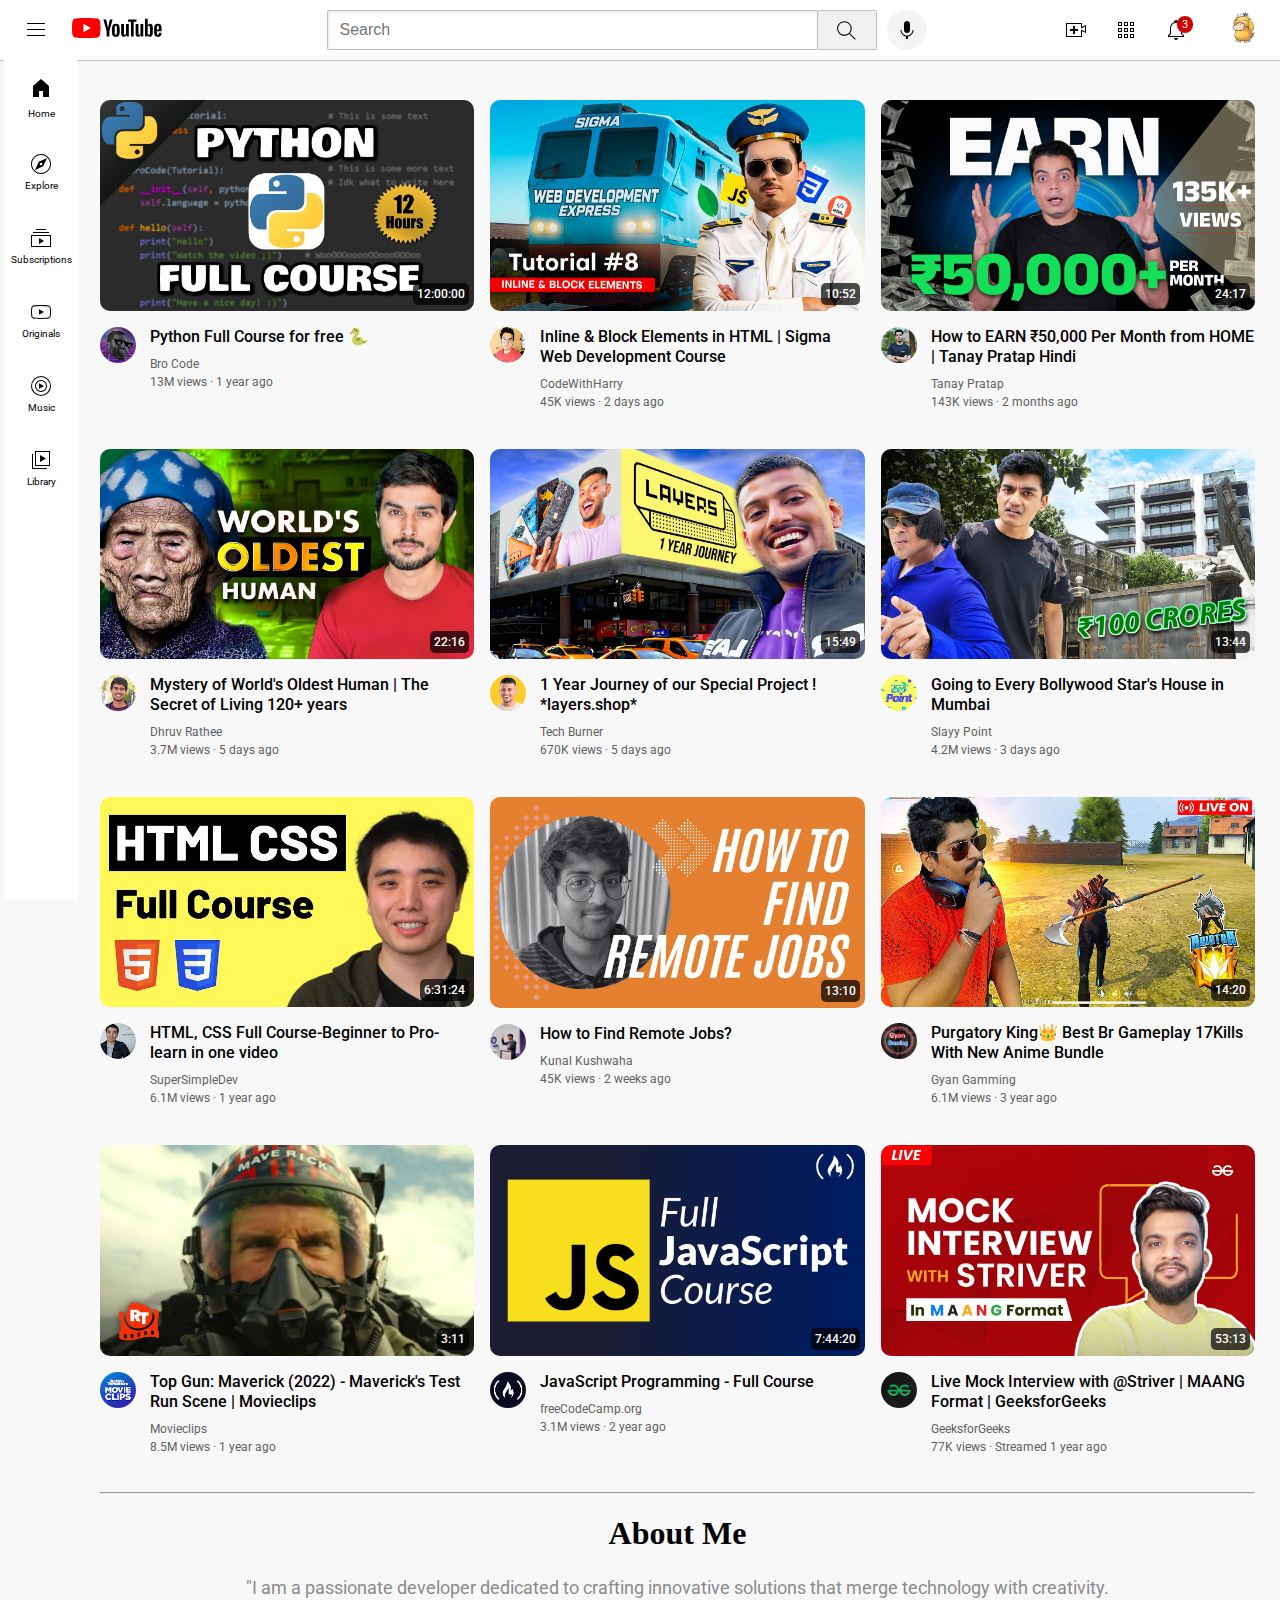
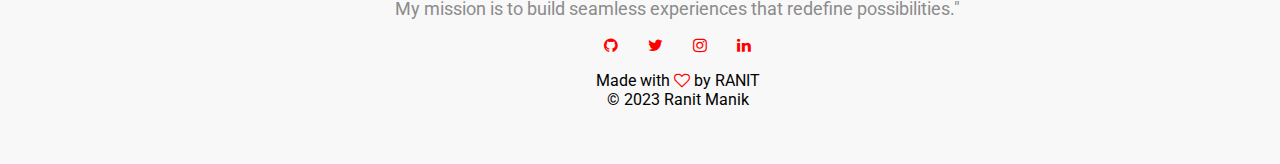
==== index.html @ f1ce4417 "fix file" ====
<!DOCTYPE html>
<html lang="en">
  <head>
    <meta charset="UTF-8" />
    <meta name="viewport" content="width=device-width, initial-scale=1.0" />
    <title>YouTube</title>
    <link rel="icon" href="Assets/icons/YouTube.png" type="image/x-icon" />
    <link rel="preconnect" href="https://fonts.googleapis.com" />
    <link rel="preconnect" href="https://fonts.gstatic.com" crossorigin />
    <link
      href="https://fonts.googleapis.com/css2?family=Roboto:wght@400;500;700&display=swap"
      rel="stylesheet"
    />
    <link rel="stylesheet" href="Assets/css/general.css" />
    <link rel="stylesheet" href="Assets/css/header.css" />
    <link rel="stylesheet" href="Assets/css/video.css" />
    <link rel="stylesheet" href="Assets/css/sidebar.css" />
    <link rel="stylesheet" href="Assets/css/tooltip.css" />
    <link rel="stylesheet" href="Assets/css/responsive.css" />
    <link rel="stylesheet" href="Assets/css/footer.css" />

    <link
      rel="stylesheet"
      href="https://stackpath.bootstrapcdn.com/font-awesome/4.7.0/css/font-awesome.min.css"
    />
  </head>

  <body>
    <!-- header -->
    <nav class="header">
      <div class="left-section">
        <img
          src="Assets/icons/hamburger-menu.svg"
          alt=""
          class="hamburger-menu"
        />
        <a href="index.html">
          <img
            src="Assets/icons/youtube-logo.svg"
            title="YouTube Home"
            alt=""
            class="youtube-logo"
          />
        </a>
      </div>
      <div class="middle-section">
        <input class="search-bar" type="text" placeholder="Search" />
        <button class="search-button" data-title="Search">
          <img src="Assets/icons/search.svg" alt="" class="search-icon" />
        </button>
        <button class="voice-search-button" data-title="Search with your voice">
          <img
            src="Assets/icons/voice-search-icon.svg"
            alt=""
            class="voice-search-icon"
          />
        </button>
      </div>
      <div class="right-section">
        <button class="right-section-buttons" data-title="Create">
          <img src="Assets/icons/upload.svg" class="upload-icon" alt="" />
        </button>
        <button class="right-section-buttons" data-title="YouTube apps">
          <img
            src="Assets/icons/youtube-apps.svg"
            class="youtube-apps-icon"
            alt=""
          />
        </button>
        <button class="right-section-buttons" data-title="Notifications">
          <div class="notifications-icon-container">
            <img
              src="Assets/icons/notifications.svg"
              class="notifications-icon"
              data-title="Notifications"
              alt=""
            />
            <div class="notifications-count">3</div>
          </div>
        </button>
        <a href="profile.html">
          <img src="Assets/logo/ducky.jpg" class="channel-me-icon" alt="" />
        </a>
      </div>
    </nav>

    <main>
      <!-- sidebar -->
      <section class="sidebar">
        <div class="sidebar-link">
          <a href="index.html">
            <img src="Assets/icons/home.svg" alt="" />
          </a>
          <div>Home</div>
        </div>

        <div class="sidebar-link">
          <img src="Assets/icons/explore.svg" alt="" />
          <div>Explore</div>
        </div>

        <div class="sidebar-link">
          <img src="Assets/icons/subscriptions.svg" alt="" />
          <div>Subscriptions</div>
        </div>
        <div class="sidebar-link">
          <img src="Assets/icons/originals.svg" alt="" />
          <div>Originals</div>
        </div>
        <div class="sidebar-link">
          <img src="Assets/icons/youtube-music.svg" alt="" />
          <div>Music</div>
        </div>
        <div class="sidebar-link">
          <img src="Assets/icons/library.svg" alt="" />
          <div>Library</div>
        </div>
      </section>

      <!-- video -->
      <section class="video-grid">
        <div class="video-preview">
          <div class="thumbnail-row">
            <img
              class="thumbnail"
              src="Assets/thumbnails/thumbnail4.jpg"
              alt=""
            />
            <div class="video-time">12:00:00</div>
          </div>
          <div class="video-info-grid">
            <div class="channel-picture">
              <img
                class="profile-picture"
                src="Assets/logo/channel_04.jpg"
                alt=""
              />
            </div>
            <div class="video-info">
              <p class="video-title">Python Full Course for free 🐍</p>
              <p class="video-author" chanel-title="Bro Code">Bro Code</p>
              <p class="video-stats">13M views &#183; 1 year ago</p>
            </div>
          </div>
        </div>
        <div class="video-preview">
          <div class="thumbnail-row">
            <img
              class="thumbnail"
              src="Assets/thumbnails/thumbnail5.jpg"
              alt=""
            />
            <div class="video-time">10:52</div>
          </div>
          <div class="video-info-grid">
            <div class="channel-picture">
              <img
                class="profile-picture"
                src="Assets/logo/channel_05.jpg"
                alt=""
              />
            </div>
            <div class="video-info">
              <p class="video-title">
                Inline & Block Elements in HTML | Sigma Web Development Course
              </p>
              <p class="video-author" chanel-title="CodeWithHarry">
                CodeWithHarry
              </p>
              <p class="video-stats">45K views &#183; 2 days ago</p>
            </div>
          </div>
        </div>
        <div class="video-preview">
          <div class="thumbnail-row">
            <img
              class="thumbnail"
              src="Assets/thumbnails/thumbnail6.jpg"
              alt=""
            />
            <div class="video-time">24:17</div>
          </div>
          <div class="video-info-grid">
            <div class="channel-picture">
              <img
                class="profile-picture"
                src="Assets/logo/channel_06.jpg"
                alt=""
              />
            </div>
            <div class="video-info">
              <p class="video-title">
                How to EARN ₹50,000 Per Month from HOME | Tanay Pratap Hindi
              </p>
              <p class="video-author" chanel-title="Tanay Pratap">
                Tanay Pratap
              </p>
              <p class="video-stats">143K views &#183; 2 months ago</p>
            </div>
          </div>
        </div>
        <div class="video-preview">
          <div class="thumbnail-row">
            <img
              class="thumbnail"
              src="Assets/thumbnails/thumbnail7.jpg"
              alt=""
            />
            <div class="video-time">22:16</div>
          </div>
          <div class="video-info-grid">
            <div class="channel-picture">
              <img
                class="profile-picture"
                src="Assets/logo/channel_07.jpg"
                alt=""
              />
            </div>
            <div class="video-info">
              <p class="video-title">
                Mystery of World's Oldest Human | The Secret of Living 120+
                years
              </p>
              <p class="video-author" chanel-title="Dhruv Rathee">
                Dhruv Rathee
              </p>
              <p class="video-stats">3.7M views &#183; 5 days ago</p>
            </div>
          </div>
        </div>
        <div class="video-preview">
          <div class="thumbnail-row">
            <img
              class="thumbnail"
              src="Assets/thumbnails/thumbnail8.jpg"
              alt=""
            />
            <div class="video-time">15:49</div>
          </div>
          <div class="video-info-grid">
            <div class="channel-picture">
              <img
                class="profile-picture"
                src="Assets/logo/channel_08.jpg"
                alt=""
              />
            </div>
            <div class="video-info">
              <p class="video-title">
                1 Year Journey of our Special Project ! *layers.shop*
              </p>
              <p class="video-author" chanel-title="Tech Burner">Tech Burner</p>
              <p class="video-stats">670K views &#183; 5 days ago</p>
            </div>
          </div>
        </div>
        <div class="video-preview">
          <div class="thumbnail-row">
            <img
              class="thumbnail"
              src="Assets/thumbnails/thumbnail9.jpg"
              alt=""
            />
            <div class="video-time">13:44</div>
          </div>
          <div class="video-info-grid">
            <div class="channel-picture">
              <img
                class="profile-picture"
                src="Assets/logo/channel_09.jpg"
                alt=""
              />
            </div>
            <div class="video-info">
              <p class="video-title">
                Going to Every Bollywood Star's House in Mumbai
              </p>
              <p class="video-author" chanel-title="Slayy Point">Slayy Point</p>
              <p class="video-stats">4.2M views &#183; 3 days ago</p>
            </div>
          </div>
        </div>
        <div class="video-preview">
          <div class="thumbnail-row">
            <img
              class="thumbnail"
              src="Assets/thumbnails/thumbnail1.jpg"
              alt=""
            />
            <div class="video-time">6:31:24</div>
          </div>
          <div class="video-info-grid">
            <div class="channel-picture">
              <img
                class="profile-picture"
                src="Assets/logo/channel_01.jpg"
                alt=""
              />
            </div>
            <div class="video-info">
              <p class="video-title">
                HTML, CSS Full Course-Beginner to Pro-learn in one video
              </p>
              <p class="video-author" chanel-title="SuperSimpleDev">
                SuperSimpleDev
              </p>
              <p class="video-stats">6.1M views &#183; 1 year ago</p>
            </div>
          </div>
        </div>
        <div class="video-preview">
          <div class="thumbnail-row">
            <img
              class="thumbnail"
              src="Assets/thumbnails/thumbnail2.jpg"
              alt=""
            />
            <div class="video-time">13:10</div>
          </div>
          <div class="video-info-grid">
            <div class="channel-picture">
              <img
                class="profile-picture"
                src="Assets/logo/channel_02.jpg"
                alt=""
              />
            </div>
            <div class="video-info">
              <p class="video-title">How to Find Remote Jobs?</p>
              <p class="video-author" chanel-title="Kunal Kushwaha">
                Kunal Kushwaha
              </p>
              <p class="video-stats">45K views &#183; 2 weeks ago</p>
            </div>
          </div>
        </div>
        <div class="video-preview">
          <div class="thumbnail-row">
            <img
              class="thumbnail"
              src="Assets/thumbnails/thumbnail3.jpg"
              alt=""
            />
            <div class="video-time">14:20</div>
          </div>
          <div class="video-info-grid">
            <div class="channel-picture">
              <img
                class="profile-picture"
                src="Assets/logo/channel_03.jpg"
                alt=""
              />
            </div>
            <div class="video-info">
              <p class="video-title">
                Purgatory King👑 Best Br Gameplay 17Kills With New Anime Bundle
              </p>
              <p class="video-author" chanel-title="Gyan Gamming">
                Gyan Gamming
              </p>
              <p class="video-stats">6.1M views &#183; 3 year ago</p>
            </div>
          </div>
        </div>
        <div class="video-preview">
          <div class="thumbnail-row">
            <img
              class="thumbnail"
              src="Assets/thumbnails/thumbnail10.jpg"
              alt=""
            />
            <div class="video-time">3:11</div>
          </div>
          <div class="video-info-grid">
            <div class="channel-picture">
              <img
                class="profile-picture"
                src="Assets/logo/channel_10.jpg"
                alt=""
              />
            </div>
            <div class="video-info">
              <p class="video-title">
                Top Gun: Maverick (2022) - Maverick's Test Run Scene |
                Movieclips
              </p>
              <p class="video-author" chanel-title="Movieclips">Movieclips</p>
              <p class="video-stats">8.5M views &#183; 1 year ago</p>
            </div>
          </div>
        </div>
        <div class="video-preview">
          <div class="thumbnail-row">
            <img
              class="thumbnail"
              src="Assets/thumbnails/thumbnail11.jpg"
              alt=""
            />
            <div class="video-time">7:44:20</div>
          </div>
          <div class="video-info-grid">
            <div class="channel-picture">
              <img
                class="profile-picture"
                src="Assets/logo/channel_11.jpg"
                alt=""
              />
            </div>
            <div class="video-info">
              <p class="video-title">JavaScript Programming - Full Course</p>
              <p class="video-author" chanel-title="freeCodeCamp.org">
                freeCodeCamp.org
              </p>
              <p class="video-stats">3.1M views &#183; 2 year ago</p>
            </div>
          </div>
        </div>
        <div class="video-preview">
          <div class="thumbnail-row">
            <img
              class="thumbnail"
              src="Assets/thumbnails/thumbnail12.jpg"
              alt=""
            />
            <div class="video-time">53:13</div>
          </div>
          <div class="video-info-grid">
            <div class="channel-picture">
              <img
                class="profile-picture"
                src="Assets/logo/channel_12.jpg"
                alt=""
              />
            </div>
            <div class="video-info">
              <p class="video-title">
                Live Mock Interview with @Striver | MAANG Format | GeeksforGeeks
              </p>
              <p class="video-author" chanel-title="GeeksforGeeks">
                GeeksforGeeks
              </p>
              <p class="video-stats">77K views &#183; Streamed 1 year ago</p>
            </div>
          </div>
        </div>
      </section>
    </main>

    <footer class="footer">
      <hr />
      <h1>About Me</h1>
      <div class="footer-intro">
        <p>
          "I am a passionate developer dedicated to crafting innovative
          solutions that merge technology with creativity. <br />My mission is
          to build seamless experiences that redefine possibilities."
        </p>
      </div>
      <div class="icons">
        <a
          href="https://github.com/RanitManik"
          class="fa fa-github"
          target="_blank"
        ></a>
        <a
          href="https://twitter.com/RANIT_MANIK"
          class="fa fa-twitter"
          target="_blank"
        ></a>
        <a
          href="https://www.instagram.com/ranit_manik_/"
          class="fa fa-instagram"
          target="_blank"
        ></a>
        <a
          href="https://www.linkedin.com/in/ranit-manik/"
          class="fa fa-linkedin"
          target="_blank"
        ></a>
      </div>
      <p>Made with <i class="fa fa-heart-o"></i> by RANIT</p>
      <p>© 2023 Ranit Manik</p>
    </footer>
  </body>
</html>
---- Assets/css/general.css ----
p {
    font-family: Roboto, Arial, serif;
    font-size: 16px;
    margin-top: 0;
    margin-bottom: 0;
}

body {
    margin: 0;
    padding: 100px 25px 25px 100px;
    background-color: #f8f8f8;
}
---- Assets/css/header.css ----
/* header */

.header {
    height: 60px;
    display: flex;
    justify-content: space-between;
    position: fixed;
    top: 0;
    left: 0;
    right: 0;
    background-color: white;
    border-bottom: solid 1px rgb(193, 193, 193);
    z-index: 99;
}

/* left-section */

.left-section {
    display: flex;
    align-items: center;
}

.hamburger-menu {
    height: 24px;
    margin-left: 24px;
    margin-right: 24px;
    cursor: pointer;
}

.youtube-logo {
    height: 20px;
    cursor: pointer;
}

/* middle-section */

.middle-section {
    flex: 1;
    margin-left: 70px;
    margin-right: 35px;
    max-width: 600px;
    display: flex;
    align-items: center;
}

.search-bar {
    width: 0;
    flex: 1;
    height: 36px;
    padding-left: 12px;
    font-size: 16px;
    border-width: 1px;
    border-style: solid;
    border-color: rgb(193, 193, 193);
    border-radius: 2px;
    box-shadow: inset 1px 1px 3px rgba(0, 0, 0, 0.1);
}

.search-bar ::placeholder {
    font-family: Roboto, Arial, serif;
    font-size: 16px;
}

.search-button {
    height: 40px;
    width: 60px;
    background-color: rgb(240, 240, 240);
    border: solid 1px rgb(193, 193, 193);
    margin-left: -1px;
    border-radius: 2px;
    margin-right: 10px;
    cursor: pointer;
}

.search-button:hover {
    background-color: rgb(230, 230, 230);
}

.search-icon {
    height: 25px;
}

.voice-search-button {
    height: 40px;
    width: 40px;
    border-radius: 20px;
    border: none;
    cursor: pointer;
    background-color: rgb(244, 244, 244);
}

.voice-search-button:hover {
    background-color: rgb(230, 230, 230);
}

.voice-search-icon {
    height: 24px;
}

/* right-section */

.right-section {
    width: 200px;
    display: flex;
    align-items: center;
    justify-content: space-between;
    margin-right: 24px;
    flex-shrink: 0;
}

.upload-icon {
    height: 24px;
    cursor: pointer;
}

.youtube-apps-icon {
    height: 24px;
    cursor: pointer;
}


.notifications-icon-container {
    height: 24px;
    position: relative;
}

.notifications-count {
    font-family: Roboto, Arial, serif;
    background-color: #d10000;
    padding: 2px 5px 2px 5px;
    font-size: 11px;
    border-radius: 10px;
    color: white;
    position: absolute;
    top: -2px;
    right: -5px;
}

.notifications-icon {
    height: 24px;
    cursor: pointer;
}

.channel-me-icon {
    height: 32px;
    border-radius: 16px;
    cursor: pointer;
    margin-left: 25px;
}

.right-section-buttons {
    height: 40px;
    width: 40px;
    border-radius: 20px;
    border: none;
    cursor: pointer;
    background: none;
    padding: 0;
}

.right-section-buttons:hover {
    background-color: rgb(230, 230, 230);
}
---- Assets/css/video.css ----
.thumbnail {
    width: 100%;
    border-radius: 10px;
}

.thumbnail-row {
    position: relative;
}

.video-info-grid {
    display: grid;
    grid-template-columns: 50px 1fr;
    margin-top: 12px;
}

.profile-picture {
    width: 36px;
    border-radius: 50px;
}

.video-title {
    font-weight: 500;
    line-height: 20px;
    margin-bottom: 10px;
}

.video-author,
.video-stats {
    font-size: 12px;
    color: rgb(96, 96, 96);
}

.video-author {
    margin-bottom: 4px;
    cursor: pointer;
}

.video-grid {
    display: grid;
    grid-template-columns: 1fr 1fr 1fr;
    column-gap: 16px;
    row-gap: 40px;
}

.video-time {
    font-family: Roboto, Arial, serif;
    font-size: 12px;
    font-weight: 500;
    padding: 4px 4px;
    background-color: rgba(0, 0, 0, 0.7);
    color: white;
    position: absolute;
    bottom: 10px;
    right: 5px;
    border-radius: 5px;
}
---- Assets/css/sidebar.css ----
.sidebar {
    position: fixed;
    left: 0;
    top: 55px;
    bottom: 0;
    background-color: white;
    width: 74px;
    margin-left: 4px;
    z-index: 100;
    padding-top: 5px;
}

.sidebar-link {
    height: 74px;
    display: flex;
    flex-direction: column;
    justify-content: center;
    align-items: center;
    cursor: pointer;
}

.sidebar-link:hover {
    background-color: rgb(230, 230, 230);
}

.sidebar-link img {
    height: 24px;
    margin-bottom: 4px;
}

.sidebar-link div {
    font-family: Roboto, Arial, serif;
    font-size: 10px;
}
---- Assets/css/tooltip.css ----
/* data-title */
[data-title]:hover:after {
    opacity: 1;
    transition: opacity 0.1s ease 0.5s;
    visibility: visible;
}

[data-title]:after {
    content: attr(data-title);
    position: absolute;
    bottom: -45px;
    padding: 10px 8px 10px 8px;
    color: white;
    background-color: rgba(84, 84, 84, 0.90);
    border-radius: 4px;
    font-size: 12px;
    font-family: Roboto, Arial, serif;
    white-space: nowrap;
    opacity: 0;
    z-index: 99999;
    visibility: hidden;
}

[data-title] {
    position: relative;
    display: flex;
    justify-content: center;
    align-items: center;
}

/* chanel title */
[chanel-title]:hover:after {
    opacity: 1;
    transition: opacity 0.1s ease 0.5s;
    visibility: visible;
}

[chanel-title]:after {
    content: attr(chanel-title);
    position: absolute;
    top: -65px;
    padding: 10px 8px 10px 8px;
    color: white;
    background-color: grey;
    border-radius: 4px;
    font-size: 12px;
    font-family: Roboto, Arial, serif;
    white-space: nowrap;
    opacity: 0;
    z-index: 99999;
    visibility: hidden;
}

[chanel-title] {
    position: relative;
    display: flex;
    align-items: center;
}
---- Assets/css/responsive.css ----
/* mobiles */
@media (max-width: 700px) {
    .video-grid {
        grid-template-columns: 1fr;
    }
}

/* tablets and ipads */
@media (max-width: 1000px) and (min-width: 701px) {
    .video-grid {
        grid-template-columns: 1fr 1fr;
    }
}

/* tablets and ipads */
@media (max-width: 1500px) and (min-width: 1001px) {
    .video-grid {
        grid-template-columns: 1fr 1fr 1fr;
    }
}

/* laptops */
@media (min-width: 1501px) {
    .video-grid {
        grid-template-columns: 1fr 1fr 1fr 1fr;
    }
}

/* extra CSS for mobile */
@media (max-width: 500px) {

    .middle-section {
        display: none;
    }

    .upload-icon {
        display: none;
    }

    .youtube-apps-icon {
        display: none;
    }

    body {
        padding: 100px 25px 25px 25px;
    }

    .sidebar {
        display: none;
    }

    .channel-me-icon {
        margin-left: 0;
    }

    .right-section-buttons {
        pointer-events: none;
    }
    .video-author {
        pointer-events: none;
    }
}
---- Assets/css/footer.css ----
.footer {
    width: 100%;
    text-align: center;
    padding: 30px 0;
}

.image-about-me img {
    width: 150px;
    border-radius: 75px;
}

.footer h4 {
    margin-bottom: 25px;
    margin-top: 20px;
    font-weight: 600;
}

.icons .fa {
    color: #FF0000;
    margin: 0 13px;
    cursor: pointer;
    padding: 18px 0;
    text-decoration: none;
    transition: transform 0.15s ease;
}

.fa-heart-o {
    color: #FF0000;
}

.icons .fa:hover {
    color: #000000;
    transform: scale(1.5);
}

.footer h1 {
    margin-bottom: 25px;
}

.footer-intro p {
    font-size: 18px;
    color: #8b8b8b;
}

@media screen and (max-width: 700px) {
    .footer-intro p {
        font-size: 14px;
        text-align: center;
        margin-right: 25px;
        margin-left: 25px;
    }
}
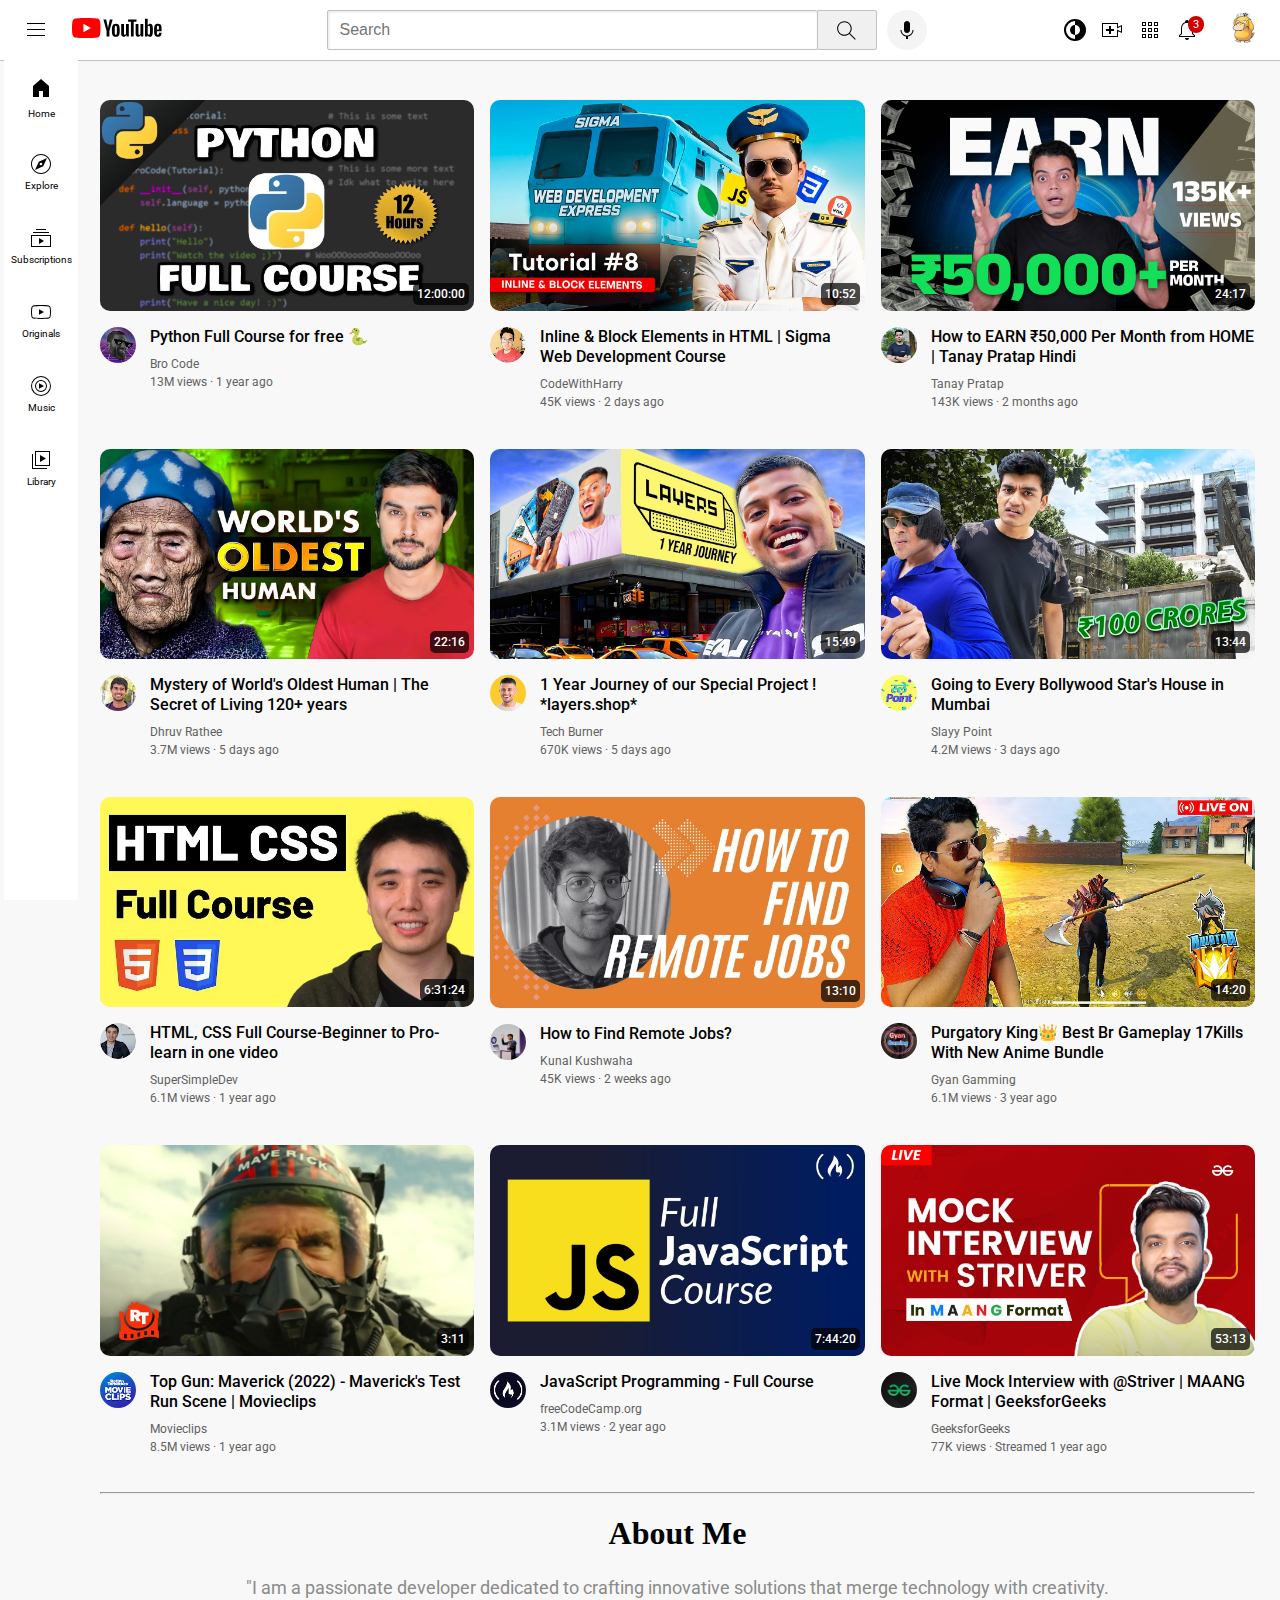
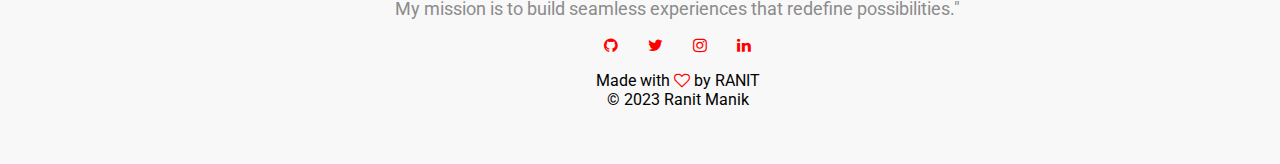
==== commit 9a4a7112: "add darkmode with Javascript" ====
--- a/index.html
+++ b/index.html
@@ -25,7 +25,7 @@
     />
   </head>
 
-  <body>
+  <body class="">
     <!-- header -->
     <nav class="header">
       <div class="left-section">
@@ -57,6 +57,14 @@
         </button>
       </div>
       <div class="right-section">
+        <button class="right-section-buttons" data-title="Mode">
+          <img
+            src="Assets/icons/dark-mode-svgrepo-com.svg"
+            class="dark-mode-icon"
+            id="switch-mode"
+            alt=""
+          />
+        </button>
         <button class="right-section-buttons" data-title="Create">
           <img src="Assets/icons/upload.svg" class="upload-icon" alt="" />
         </button>
@@ -481,5 +489,18 @@
       <p>Made with <i class="fa fa-heart-o"></i> by RANIT</p>
       <p>© 2023 Ranit Manik</p>
     </footer>
+
+    <script>
+      const body = document.body;
+      const switch_mode = document.querySelector("#switch-mode");
+      let mode = localStorage.getItem("darkmode");
+      if (mode == "true") {
+        body.classList.add("dark");
+      }
+      switch_mode.addEventListener("click", () => {
+        let mode = body.classList.toggle("dark");
+        localStorage.setItem("darkmode", mode);
+      });
+    </script>
   </body>
 </html>
--- a/Assets/css/general.css
+++ b/Assets/css/general.css
@@ -1,12 +1,18 @@
 p {
-    font-family: Roboto, Arial, serif;
-    font-size: 16px;
-    margin-top: 0;
-    margin-bottom: 0;
+  font-family: Roboto, Arial, serif;
+  font-size: 16px;
+  margin-top: 0;
+  margin-bottom: 0;
 }
 
 body {
-    margin: 0;
-    padding: 100px 25px 25px 100px;
-    background-color: #f8f8f8;
+  margin: 0;
+  padding: 100px 25px 25px 100px;
+  background-color: #f8f8f8;
 }
+body.dark {
+  margin: 0;
+  padding: 100px 25px 25px 100px;
+  background-color: #000;
+  color: #f8f8f8;
+}
--- a/Assets/css/header.css
+++ b/Assets/css/header.css
@@ -1,163 +1,167 @@
 /* header */
 
 .header {
-    height: 60px;
-    display: flex;
-    justify-content: space-between;
-    position: fixed;
-    top: 0;
-    left: 0;
-    right: 0;
-    background-color: white;
-    border-bottom: solid 1px rgb(193, 193, 193);
-    z-index: 99;
+  height: 60px;
+  display: flex;
+  justify-content: space-between;
+  position: fixed;
+  top: 0;
+  left: 0;
+  right: 0;
+  background-color: white;
+  border-bottom: solid 1px rgb(193, 193, 193);
+  z-index: 99;
 }
 
 /* left-section */
 
 .left-section {
-    display: flex;
-    align-items: center;
+  display: flex;
+  align-items: center;
 }
 
 .hamburger-menu {
-    height: 24px;
-    margin-left: 24px;
-    margin-right: 24px;
-    cursor: pointer;
+  height: 24px;
+  margin-left: 24px;
+  margin-right: 24px;
+  cursor: pointer;
 }
 
 .youtube-logo {
-    height: 20px;
-    cursor: pointer;
+  height: 20px;
+  cursor: pointer;
 }
 
 /* middle-section */
 
 .middle-section {
-    flex: 1;
-    margin-left: 70px;
-    margin-right: 35px;
-    max-width: 600px;
-    display: flex;
-    align-items: center;
+  flex: 1;
+  margin-left: 70px;
+  margin-right: 35px;
+  max-width: 600px;
+  display: flex;
+  align-items: center;
 }
 
 .search-bar {
-    width: 0;
-    flex: 1;
-    height: 36px;
-    padding-left: 12px;
-    font-size: 16px;
-    border-width: 1px;
-    border-style: solid;
-    border-color: rgb(193, 193, 193);
-    border-radius: 2px;
-    box-shadow: inset 1px 1px 3px rgba(0, 0, 0, 0.1);
+  width: 0;
+  flex: 1;
+  height: 36px;
+  padding-left: 12px;
+  font-size: 16px;
+  border-width: 1px;
+  border-style: solid;
+  border-color: rgb(193, 193, 193);
+  border-radius: 2px;
+  box-shadow: inset 1px 1px 3px rgba(0, 0, 0, 0.1);
 }
 
 .search-bar ::placeholder {
-    font-family: Roboto, Arial, serif;
-    font-size: 16px;
+  font-family: Roboto, Arial, serif;
+  font-size: 16px;
 }
 
 .search-button {
-    height: 40px;
-    width: 60px;
-    background-color: rgb(240, 240, 240);
-    border: solid 1px rgb(193, 193, 193);
-    margin-left: -1px;
-    border-radius: 2px;
-    margin-right: 10px;
-    cursor: pointer;
+  height: 40px;
+  width: 60px;
+  background-color: rgb(240, 240, 240);
+  border: solid 1px rgb(193, 193, 193);
+  margin-left: -1px;
+  border-radius: 2px;
+  margin-right: 10px;
+  cursor: pointer;
 }
 
 .search-button:hover {
-    background-color: rgb(230, 230, 230);
+  background-color: rgb(230, 230, 230);
 }
 
 .search-icon {
-    height: 25px;
+  height: 25px;
 }
 
 .voice-search-button {
-    height: 40px;
-    width: 40px;
-    border-radius: 20px;
-    border: none;
-    cursor: pointer;
-    background-color: rgb(244, 244, 244);
+  height: 40px;
+  width: 40px;
+  border-radius: 20px;
+  border: none;
+  cursor: pointer;
+  background-color: rgb(244, 244, 244);
 }
 
 .voice-search-button:hover {
-    background-color: rgb(230, 230, 230);
+  background-color: rgb(230, 230, 230);
 }
 
 .voice-search-icon {
-    height: 24px;
+  height: 24px;
 }
 
 /* right-section */
 
 .right-section {
-    width: 200px;
-    display: flex;
-    align-items: center;
-    justify-content: space-between;
-    margin-right: 24px;
-    flex-shrink: 0;
+  width: 200px;
+  display: flex;
+  align-items: center;
+  justify-content: space-between;
+  margin-right: 24px;
+  flex-shrink: 0;
+}
+
+.dark-mode-icon {
+  height: 24px;
+  cursor: pointer;
 }
 
 .upload-icon {
-    height: 24px;
-    cursor: pointer;
+  height: 24px;
+  cursor: pointer;
 }
 
 .youtube-apps-icon {
-    height: 24px;
-    cursor: pointer;
+  height: 24px;
+  cursor: pointer;
 }
 
-
 .notifications-icon-container {
-    height: 24px;
-    position: relative;
+  height: 24px;
+  position: relative;
 }
 
 .notifications-count {
-    font-family: Roboto, Arial, serif;
-    background-color: #d10000;
-    padding: 2px 5px 2px 5px;
-    font-size: 11px;
-    border-radius: 10px;
-    color: white;
-    position: absolute;
-    top: -2px;
-    right: -5px;
+  font-family: Roboto, Arial, serif;
+  background-color: #d10000;
+  padding: 2px 5px 2px 5px;
+  font-size: 11px;
+  border-radius: 10px;
+  color: white;
+  position: absolute;
+  top: -2px;
+  right: -5px;
 }
 
 .notifications-icon {
-    height: 24px;
-    cursor: pointer;
+  height: 24px;
+  cursor: pointer;
 }
 
 .channel-me-icon {
-    height: 32px;
-    border-radius: 16px;
-    cursor: pointer;
-    margin-left: 25px;
+  height: 32px;
+  border-radius: 16px;
+  cursor: pointer;
+  margin-left: 25px;
 }
 
 .right-section-buttons {
-    height: 40px;
-    width: 40px;
-    border-radius: 20px;
-    border: none;
-    cursor: pointer;
-    background: none;
-    padding: 0;
+  height: 40px;
+  width: 40px;
+  border-radius: 20px;
+  border: none;
+  cursor: pointer;
+  background: none;
+  padding: 0;
 }
 
 .right-section-buttons:hover {
-    background-color: rgb(230, 230, 230);
+  background-color: rgb(230, 230, 230);
 }
--- a/Assets/css/sidebar.css
+++ b/Assets/css/sidebar.css
@@ -1,34 +1,35 @@
 .sidebar {
-    position: fixed;
-    left: 0;
-    top: 55px;
-    bottom: 0;
-    background-color: white;
-    width: 74px;
-    margin-left: 4px;
-    z-index: 100;
-    padding-top: 5px;
+  position: fixed;
+  left: 0;
+  top: 55px;
+  bottom: 0;
+  background-color: white;
+  color: black;
+  width: 74px;
+  margin-left: 4px;
+  z-index: 100;
+  padding-top: 5px;
 }
 
 .sidebar-link {
-    height: 74px;
-    display: flex;
-    flex-direction: column;
-    justify-content: center;
-    align-items: center;
-    cursor: pointer;
+  height: 74px;
+  display: flex;
+  flex-direction: column;
+  justify-content: center;
+  align-items: center;
+  cursor: pointer;
 }
 
 .sidebar-link:hover {
-    background-color: rgb(230, 230, 230);
+  background-color: rgb(230, 230, 230);
 }
 
 .sidebar-link img {
-    height: 24px;
-    margin-bottom: 4px;
+  height: 24px;
+  margin-bottom: 4px;
 }
 
 .sidebar-link div {
-    font-family: Roboto, Arial, serif;
-    font-size: 10px;
-}+  font-family: Roboto, Arial, serif;
+  font-size: 10px;
+}
--- a/Assets/css/responsive.css
+++ b/Assets/css/responsive.css
@@ -1,62 +1,65 @@
 /* mobiles */
 @media (max-width: 700px) {
-    .video-grid {
-        grid-template-columns: 1fr;
-    }
+  .video-grid {
+    grid-template-columns: 1fr;
+  }
 }
 
 /* tablets and ipads */
 @media (max-width: 1000px) and (min-width: 701px) {
-    .video-grid {
-        grid-template-columns: 1fr 1fr;
-    }
+  .video-grid {
+    grid-template-columns: 1fr 1fr;
+  }
 }
 
 /* tablets and ipads */
 @media (max-width: 1500px) and (min-width: 1001px) {
-    .video-grid {
-        grid-template-columns: 1fr 1fr 1fr;
-    }
+  .video-grid {
+    grid-template-columns: 1fr 1fr 1fr;
+  }
 }
 
 /* laptops */
 @media (min-width: 1501px) {
-    .video-grid {
-        grid-template-columns: 1fr 1fr 1fr 1fr;
-    }
+  .video-grid {
+    grid-template-columns: 1fr 1fr 1fr 1fr;
+  }
 }
 
 /* extra CSS for mobile */
 @media (max-width: 500px) {
+  .middle-section {
+    display: none;
+  }
 
-    .middle-section {
-        display: none;
-    }
+  .dark-mode-icon {
+    display: none;
+  }
 
-    .upload-icon {
-        display: none;
-    }
+  .upload-icon {
+    display: none;
+  }
 
-    .youtube-apps-icon {
-        display: none;
-    }
+  .youtube-apps-icon {
+    display: none;
+  }
 
-    body {
-        padding: 100px 25px 25px 25px;
-    }
+  body {
+    padding: 100px 25px 25px 25px;
+  }
 
-    .sidebar {
-        display: none;
-    }
+  .sidebar {
+    display: none;
+  }
 
-    .channel-me-icon {
-        margin-left: 0;
-    }
+  .channel-me-icon {
+    margin-left: 0;
+  }
 
-    .right-section-buttons {
-        pointer-events: none;
-    }
-    .video-author {
-        pointer-events: none;
-    }
-}+  .right-section-buttons {
+    pointer-events: none;
+  }
+  .video-author {
+    pointer-events: none;
+  }
+}
